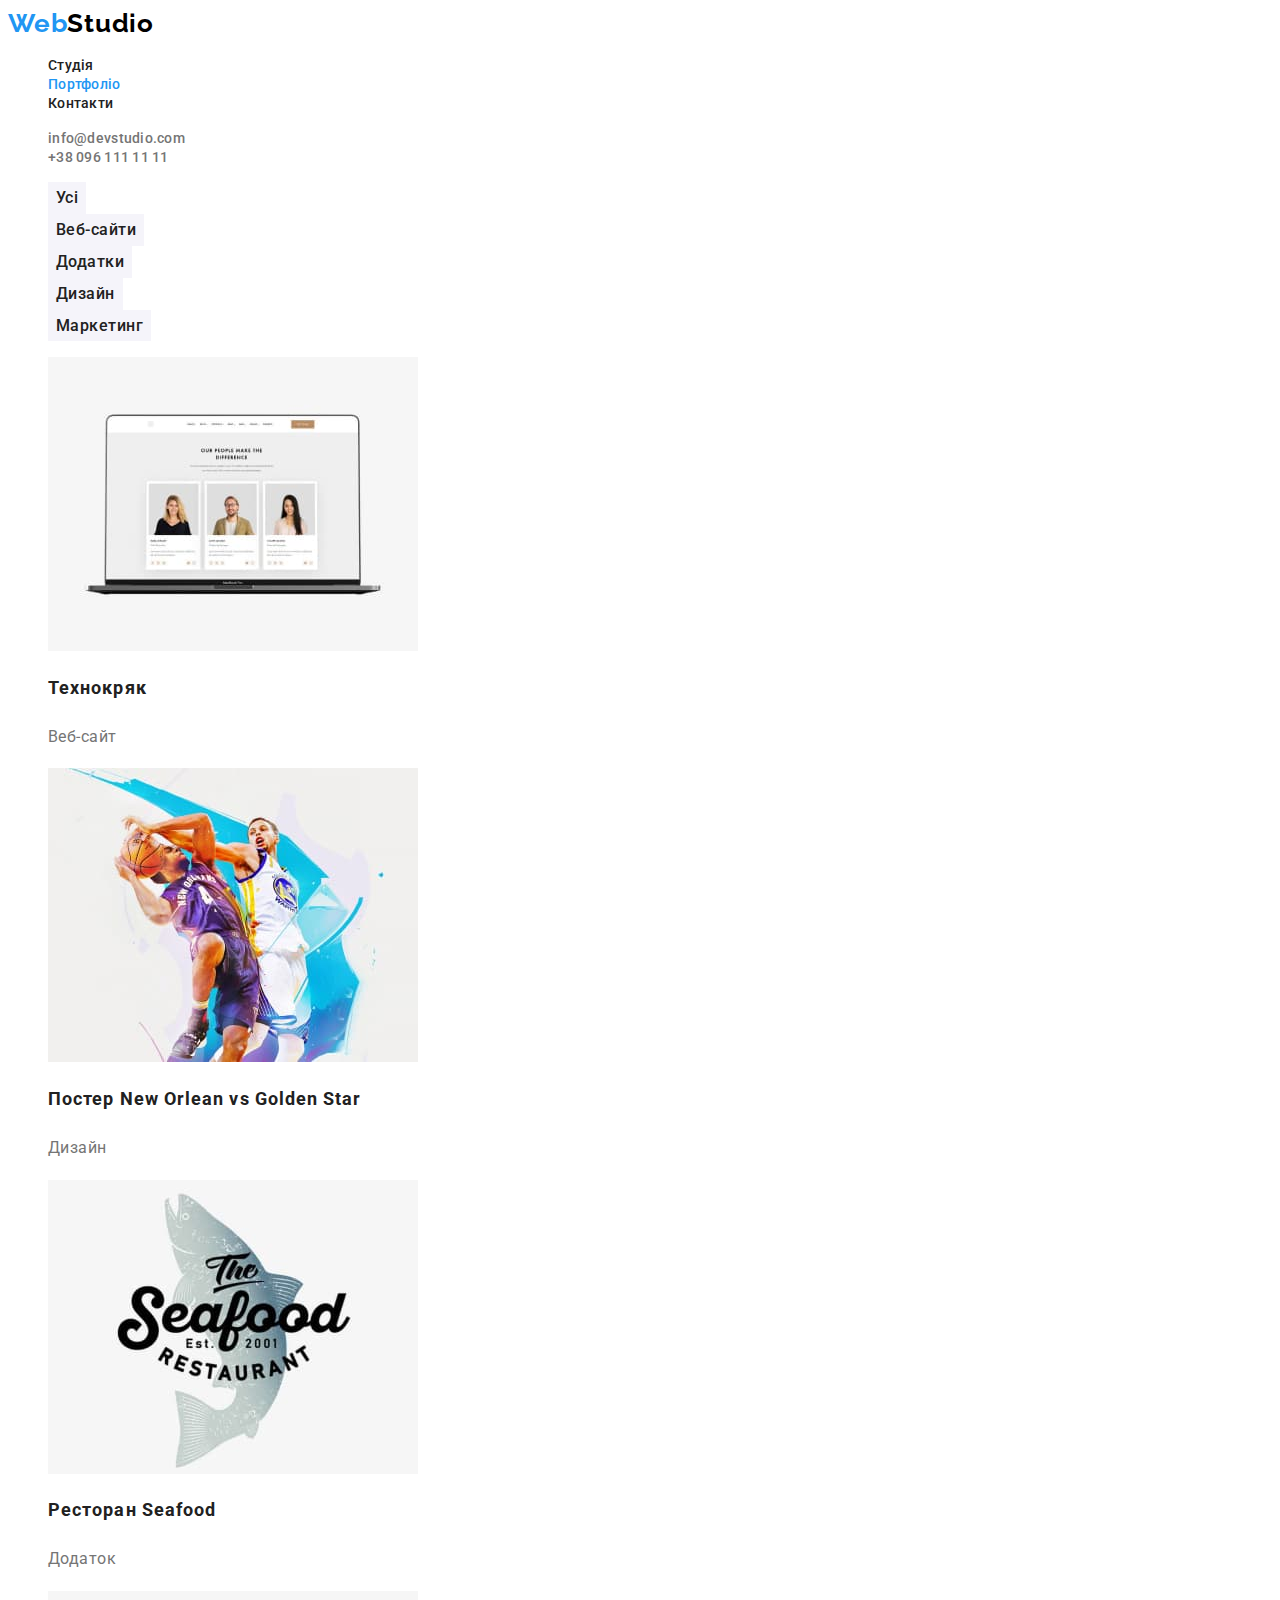
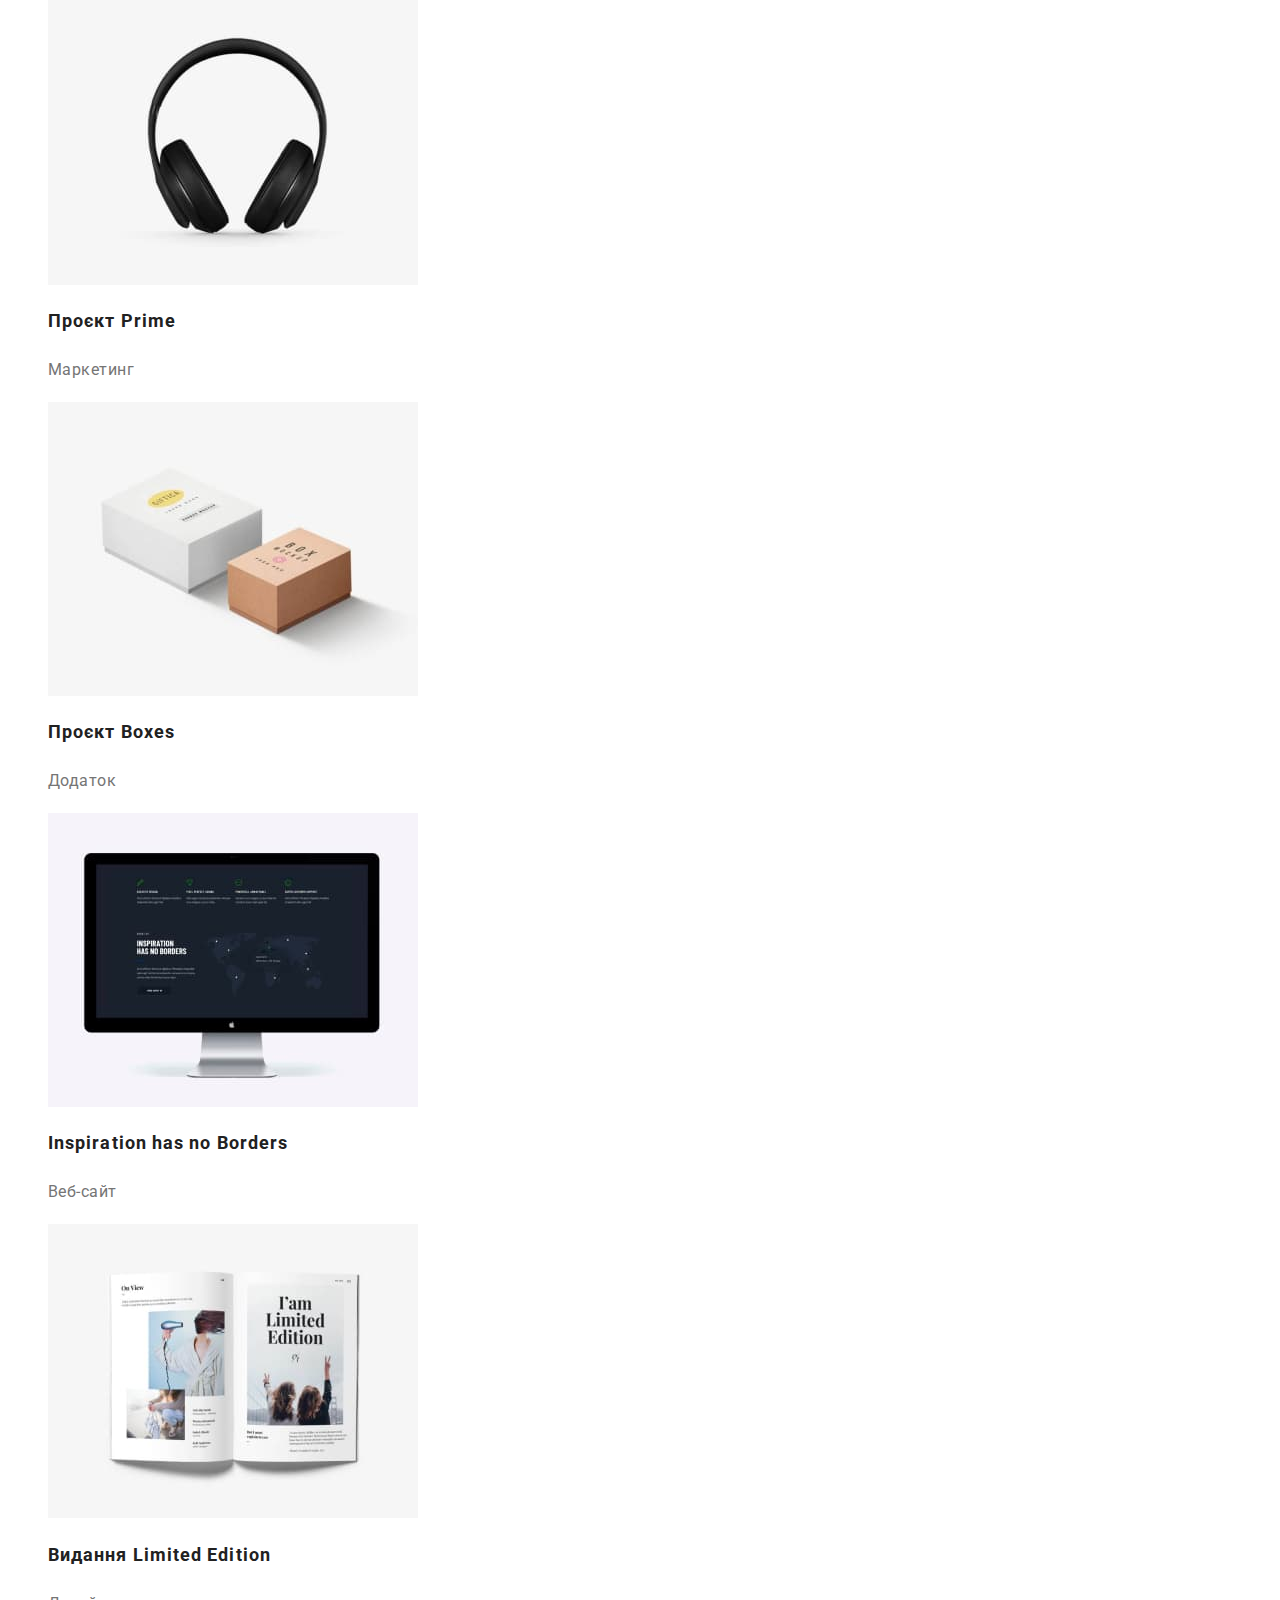
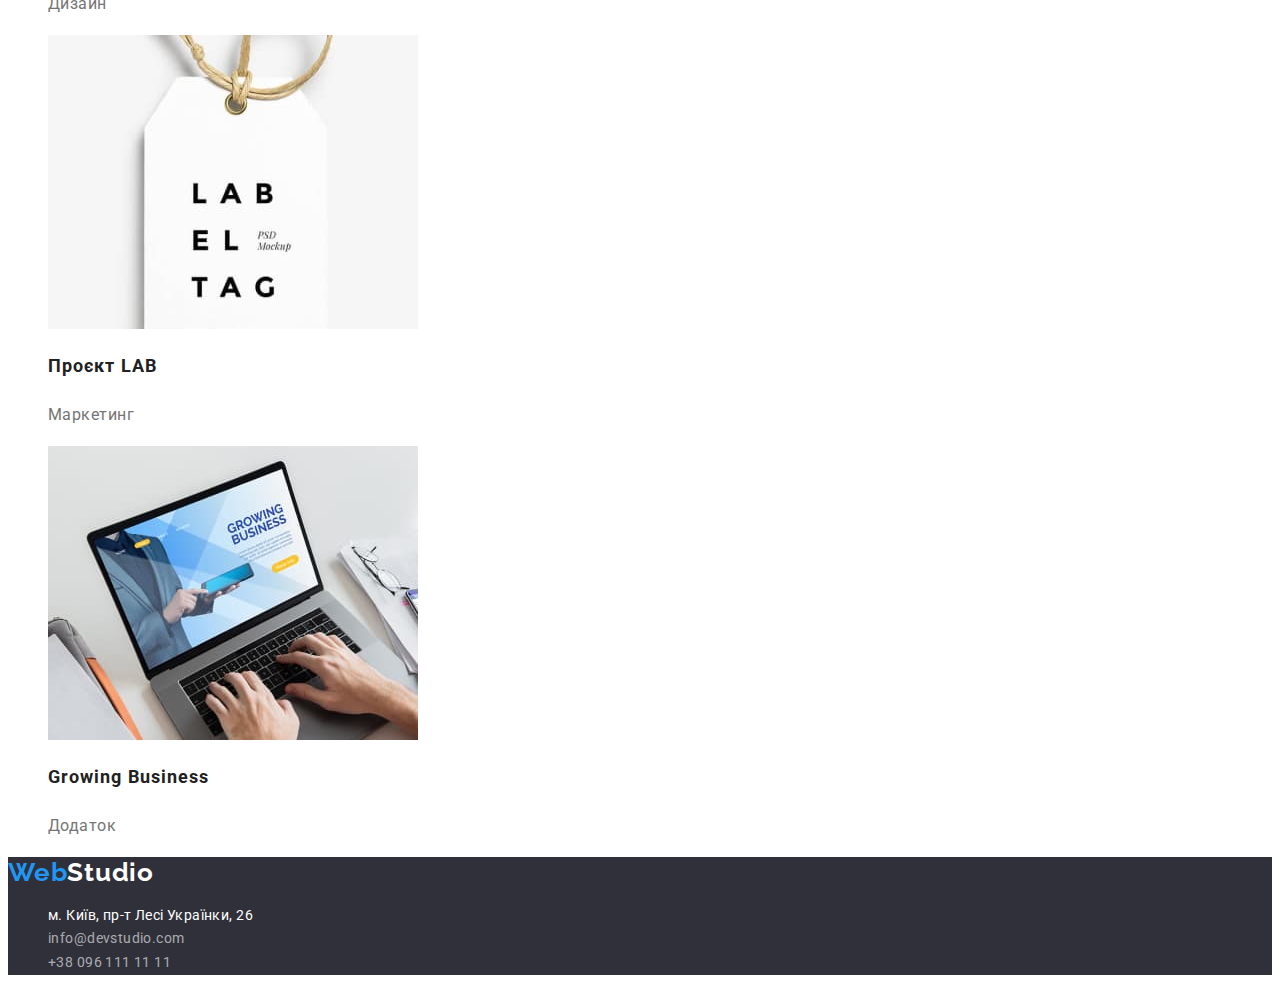
==== portfolio.html @ 6393ae44 "Initial commit" ====
<!DOCTYPE html>
<html lang="uk">

<head>
    <meta charset="UTF-8">
    <meta http-equiv="X-UA-Compatible" content="IE=edge">
    <meta name="viewport" content="width=device-width, initial-scale=1.0">
    <title>WebStudio</title>
    <link href="https://fonts.googleapis.com/css2?family=Raleway:wght@700&family=Roboto:wght@400;500;700;900&display=swap"
        rel="stylesheet">
    <link rel="stylesheet" href="./css/styles.css">
</head>

<body>
    <header>
        <nav>
            <a href="#" class="logo"><span class="logo-blue">Web</span>Studio</a>
            <ul class="site-nav">
                <li><a href="index.html" class="nav-link">Студія</a></li>
                <li><a href="portfolio.html" class="nav-link"><span class="logo-blue">Портфоліо</span></a></li>
                <li><a href="#" class="nav-link">Контакти</a></li>
            </ul>
        </nav>
        <ul>
            <li><a href="mailto:info@devstudio.com" class="mail">info@devstudio.com</a></li>
            <li><a href="tel:+380961111111" class="telephone">+38 096 111 11 11</a></li>
        </ul>
    </header>
    <main>
        <!--Hero section-->
        <section>
            <h1 class="visually-hidden">Наші роботи</h1>
            <ul>
                <li><button type="button" class="button secondary">Усі</button></li>
                <li><button type="button" class="button secondary">Веб-сайти</button></li>
                <li><button type="button" class="button secondary">Додатки</button></li>
                <li><button type="button" class="button secondary">Дизайн</button></li>
                <li><button type="button" class="button secondary">Маркетинг</button></li>
            </ul>                
            <ul class="photo-link">
                <li>
                    <a href="#" class="link">
                    <img src="images/Team.jpg" alt="Team" width=370>
                    <h2 class="title-photo">Технокряк</h2>
                    <p class="text-photo">Веб-сайт</p></a>
                </li>
                <li>
                    <a href="#" class="link">
                        <img src="images/nba.jpg" alt="nba" width=370>
                        <h2 class="title-photo">Постер New Orlean vs Golden Star</h2>
                        <p class="text-photo">Дизайн</p>
                    </a>
                </li>
                <li>
                    <a href="#" class="link">
                        <img src="images/seafood.jpg" alt="seafood" width=370>
                        <h2 class="title-photo">Ресторан Seafood</h2>
                        <p class="text-photo">Додаток</p>
                    </a>
                </li>
                <li>
                    <a href="#" class="link">
                        <img src="images/headphones.jpg" alt="headphones" width=370>
                        <h2 class="title-photo">Проєкт Prime</h2>
                        <p class="text-photo">Маркетинг</p>
                    </a>
                </li>
                <li>
                    <a href="#" class="link">
                        <img src="images/boxes.jpg" alt="boxes" width=370>
                        <h2 class="title-photo">Проєкт Boxes</h2>
                        <p class="text-photo">Додаток</p>
                    </a>
                </li>
                <li>
                    <a href="#" class="link">
                        <img src="images/monitor.jpg" alt="monitor" width=370>
                        <h2 class="title-photo">Inspiration has no Borders</h2>
                        <p class="text-photo">Веб-сайт</p>
                    </a>
                </li>
                <li>
                    <a href="#" class="link">
                        <img src="images/book.jpg" alt="book" width=370>
                        <h2 class="title-photo">Видання Limited Edition</h2>
                        <p class="text-photo">Дизайн</p>
                    </a>
                </li>
                <li>
                    <a href="#" class="link">
                        <img src="images/label.jpg" alt="label" width=370>
                        <h2 class="title-photo">Проєкт LAB</h2>
                        <p class="text-photo">Маркетинг</p>
                    </a>
                </li>
                <li>
                    <a href="#" class="link">
                        <img src="images/new-laptop.jpg" alt="new laptop" width=370>
                        <h2 class="title-photo">Growing Business</h2>
                        <p class="text-photo">Додаток</p>
                    </a>
                </li>
            </ul>
            
        </section>
    </main>
    <footer class="footer">
        <a href="#" class="logo-down"><span class="logo-blue">Web</span>Studio</a>
        <address>
            <ul>
                <li> <a href="https://goo.gl/maps/cJpdM1vkZqxWry588" target="_blank" rel="noopener norefferer nofollow"
                        class="place">м. Київ,
                        пр-т Лесі Українки, 26</a> </li>
                <li><a href="mailto:info@devstudio.com" target="_blank" rel="noopener norefferer nofollow"
                        class="contacts">info@devstudio.com</a></li>
                <li><a href="tel:+380961111111" class="contacts">+38 096 111 11 11</a></li>
            </ul>
        </address>
    </footer>
</body>

</html>
---- css/styles.css ----
:root {
--primary-text-color: #757575;
--title-text-color: #212121;
--accent-color: #2196F3;
--background-color: #FFFFFF;
--second-background-color: #F5F4FA;
--contact-color: rgba(255, 255, 255, 0.6);
--color-logo: #000000;
--background-color-hero: #2F303A;
--button-main-hover: #188CE8;
}

body {
    font-family: 'Roboto', sans-serif;
    color: var(--primary-text-color);
    background-color: var(--background-color);
    }

/* header */

.logo {
    color: var(--color-logo);
    font-family: 'Raleway', sans-serif;
    font-weight: 700;
    font-size: 26px;
    line-height: 1.19;
    letter-spacing: 0.03em;
    text-decoration: none;
}

.logo-down {
    color: var(--background-color);
    font-family: 'Raleway', sans-serif;
    font-weight: 700;
    font-size: 26px;
    line-height: 1.19;
    letter-spacing: 0.03em;
    text-decoration: none;
}
.logo-blue {
    color: var(--accent-color);
}

ul {list-style: none;
}

.nav-link {
    color: var(--title-text-color);
    font-weight: 500;
    font-size: 14px;
    line-height: 1.14;
    letter-spacing: 0.02em;
    text-decoration: none;
}

.nav-link:hover,
.nav-link:focus,
.telephone:hover,
.telephone:focus,
.mail:hover,
.mail:focus {
    color: var(--accent-color);
}

.telephone,
.mail {
    color: var(--primary-text-color);
    font-weight: 500;
    font-size: 14px;
    line-height: 1.14;
    letter-spacing: 0.02em;
    text-decoration: none;
}

/* main */

.hero, .footer {background-color: var(--background-color-hero);
}

.title {
    color: var(--background-color);
    font-weight: 900;
    font-size: 44px;
    line-height: 1.36;    
    text-align: center;
    letter-spacing: 0.06em;
    text-transform: uppercase;
}

.title-link {
    color: var(--title-text-color);
    font-weight: 700;
    font-size: 14px;
    line-height: 1.14;
    letter-spacing: 0.03em;
    text-transform: uppercase;
}

.text-site {
    font-size: 14px;
    line-height: 1.71;
    letter-spacing: 0.03em;
}

.title-name {
    color: var(--title-text-color);
    font-weight: 700;
    font-size: 36px;
    line-height: 1.17;
    letter-spacing: 0.03em;
    }

/* our team */

.team {
    background-color: var(--second-background-color);
}

.back {
    background-color: var(--background-color)
}

.team-background {
    background-color: var(--background-color);
}

.name {
    color: var(--title-text-color);
    font-weight: 500;
    font-size: 16px;
    line-height: 1.18;
    letter-spacing: 0.03em;
    }

    /* button */

.button {
    color: var(--title-text-color);
    background-color: var(--second-background-color);
    border-color: transparent;
}

.button.main {
    color: var(--background-color);
    background-color: var(--accent-color);
    font-family: 'Roboto', sans-serif;
    font-weight: 700;
    font-size: 16px;
    line-height: 1.88;
    letter-spacing: 0.06em;
    }

.button.secondary {
    color: var(--title-text-color);
    font-family: 'Roboto', sans-serif;
    font-weight: 500;
    font-size: 16px;
    line-height: 1.62;
    letter-spacing: 0.03em;
    }

.button.main:hover, .button.main:focus {
    cursor: pointer;
    background-color: var(--button-main-hover);
}

.button.secondary:hover, .button.secondary:focus {
    cursor: pointer;
    color: var(--background-color);
    background-color: var(--accent-color);
}

/* footer */

.place {
    color: var(--background-color);
    font-style: normal;
    font-size: 14px;
    line-height: 1.71;
    letter-spacing: 0.03em;
    text-decoration: none;
 }

.contacts {
    color: var(--contact-color);
    font-style: normal;
    text-decoration: none;
    font-size: 14px;
    line-height: 1.71;
    letter-spacing: 0.03em;
 }

.contacts:hover,
.contacts:focus,
.place:hover,
.place:focus {
    cursor: pointer;
    color: var(--accent-color);
}

/* portfolio */

.visually-hidden {
    position: absolute;
    width: 1px;
    height: 1px;
    margin: -1px;
    padding: 0;
    overflow: hidden;
    border: 0;
    clip: rect(0 0 0 0);
}

.link {
    text-decoration: none;
}

.title-photo {
    color: var(--title-text-color);
    font-weight: 700;
    font-size: 18px;
    line-height: 2;
    letter-spacing: 0.06em;
 }

 .text-photo {
    color: var(--primary-text-color);
    font-size: 16px;
    line-height: 1.88;
    letter-spacing: 0.03em;
 }
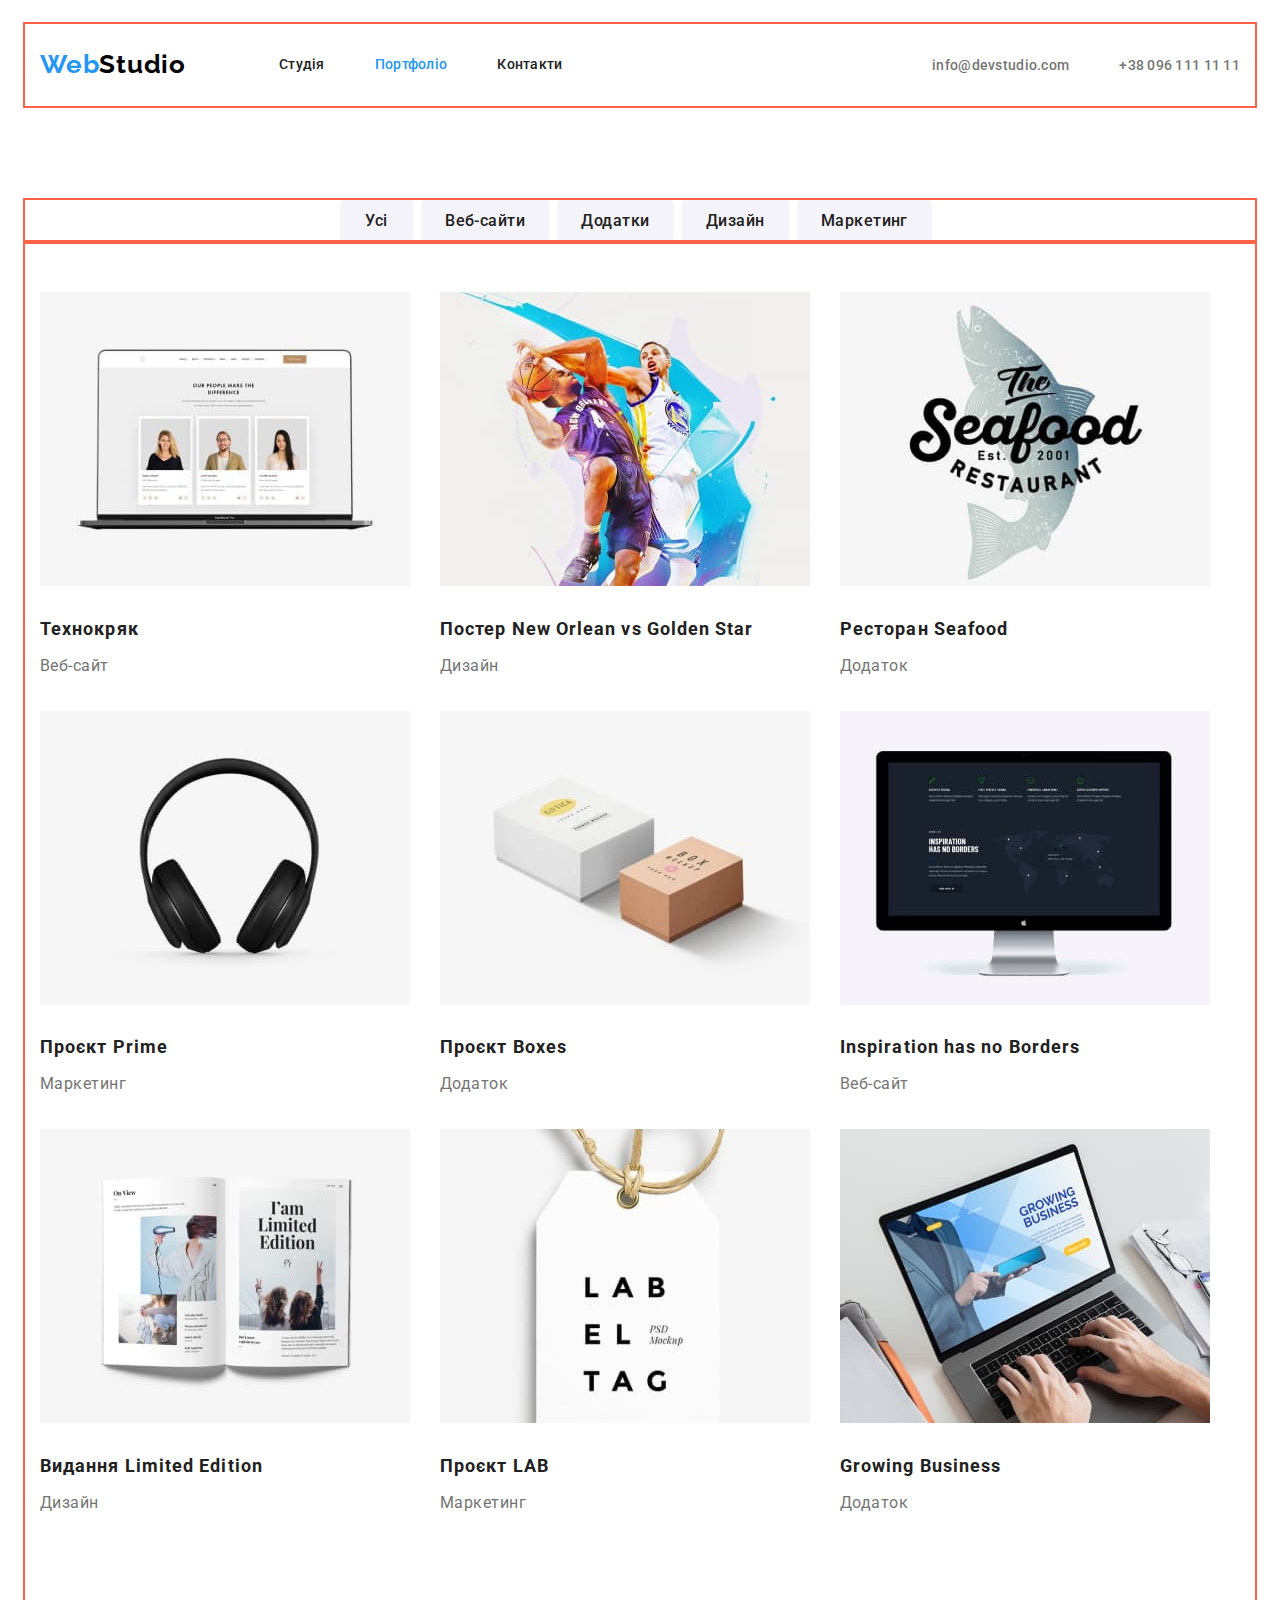
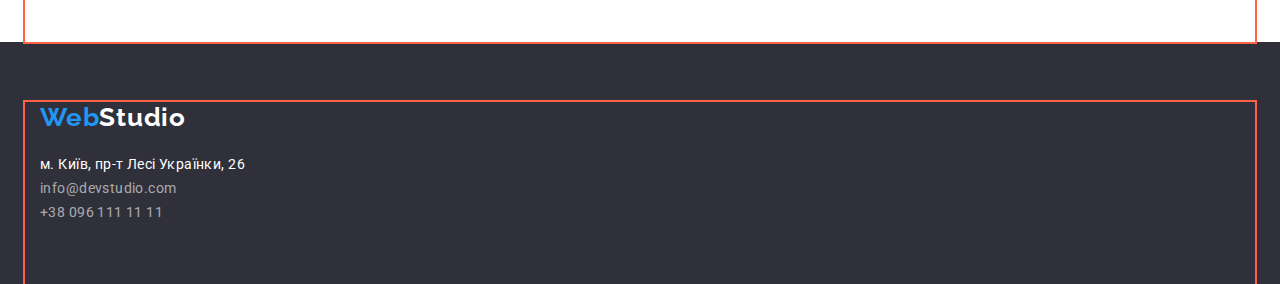
==== commit ec74d81c: "first commit" ====
--- a/portfolio.html
+++ b/portfolio.html
@@ -6,116 +6,148 @@
     <meta http-equiv="X-UA-Compatible" content="IE=edge">
     <meta name="viewport" content="width=device-width, initial-scale=1.0">
     <title>WebStudio</title>
-    <link href="https://fonts.googleapis.com/css2?family=Raleway:wght@700&family=Roboto:wght@400;500;700;900&display=swap"
+    <link rel="stylesheet"
+        href="https://cdnjs.cloudflare.com/ajax/libs/modern-normalize/1.1.0/modern-normalize.min.css">
+    <link
+        href="https://fonts.googleapis.com/css2?family=Raleway:wght@700&family=Roboto:wght@400;500;700;900&display=swap"
         rel="stylesheet">
     <link rel="stylesheet" href="./css/styles.css">
 </head>
 
 <body>
-    <header>
-        <nav>
-            <a href="#" class="logo"><span class="logo-blue">Web</span>Studio</a>
-            <ul class="site-nav">
-                <li><a href="index.html" class="nav-link">Студія</a></li>
-                <li><a href="portfolio.html" class="nav-link"><span class="logo-blue">Портфоліо</span></a></li>
-                <li><a href="#" class="nav-link">Контакти</a></li>
+    <header class="page-header">
+        <div class="container main-nav">
+            <nav class="main-nav">
+                <a href="#" class="logo"><span class="logo-blue">Web</span>Studio</a>
+                <ul class="navigate">
+                    <li class="item"><a href="index.html" class="nav-link">Студія</a></li>
+                    <li class="item"><a href="portfolio.html" class="nav-link"><span
+                                class="logo-blue">Портфоліо</span></a></li>
+                    <li class="item"><a href="#" class="nav-link">Контакти</a></li>
+                </ul>
+            </nav>
+            <ul class="cont-top">
+                <li class="item"><a href="mailto:info@devstudio.com" class="mail">info@devstudio.com</a></li>
+                <li class="item"><a href="tel:+380961111111" class="telephone">+38 096 111 11 11</a></li>
             </ul>
-        </nav>
-        <ul>
-            <li><a href="mailto:info@devstudio.com" class="mail">info@devstudio.com</a></li>
-            <li><a href="tel:+380961111111" class="telephone">+38 096 111 11 11</a></li>
-        </ul>
+        </div>
     </header>
     <main>
         <!--Hero section-->
-        <section>
-            <h1 class="visually-hidden">Наші роботи</h1>
-            <ul>
-                <li><button type="button" class="button secondary">Усі</button></li>
-                <li><button type="button" class="button secondary">Веб-сайти</button></li>
-                <li><button type="button" class="button secondary">Додатки</button></li>
-                <li><button type="button" class="button secondary">Дизайн</button></li>
-                <li><button type="button" class="button secondary">Маркетинг</button></li>
-            </ul>                
-            <ul class="photo-link">
-                <li>
-                    <a href="#" class="link">
-                    <img src="images/Team.jpg" alt="Team" width=370>
-                    <h2 class="title-photo">Технокряк</h2>
-                    <p class="text-photo">Веб-сайт</p></a>
-                </li>
-                <li>
-                    <a href="#" class="link">
-                        <img src="images/nba.jpg" alt="nba" width=370>
-                        <h2 class="title-photo">Постер New Orlean vs Golden Star</h2>
-                        <p class="text-photo">Дизайн</p>
-                    </a>
-                </li>
-                <li>
-                    <a href="#" class="link">
-                        <img src="images/seafood.jpg" alt="seafood" width=370>
-                        <h2 class="title-photo">Ресторан Seafood</h2>
-                        <p class="text-photo">Додаток</p>
-                    </a>
-                </li>
-                <li>
-                    <a href="#" class="link">
-                        <img src="images/headphones.jpg" alt="headphones" width=370>
-                        <h2 class="title-photo">Проєкт Prime</h2>
-                        <p class="text-photo">Маркетинг</p>
-                    </a>
-                </li>
-                <li>
-                    <a href="#" class="link">
-                        <img src="images/boxes.jpg" alt="boxes" width=370>
-                        <h2 class="title-photo">Проєкт Boxes</h2>
-                        <p class="text-photo">Додаток</p>
-                    </a>
-                </li>
-                <li>
-                    <a href="#" class="link">
-                        <img src="images/monitor.jpg" alt="monitor" width=370>
-                        <h2 class="title-photo">Inspiration has no Borders</h2>
-                        <p class="text-photo">Веб-сайт</p>
-                    </a>
-                </li>
-                <li>
-                    <a href="#" class="link">
-                        <img src="images/book.jpg" alt="book" width=370>
-                        <h2 class="title-photo">Видання Limited Edition</h2>
-                        <p class="text-photo">Дизайн</p>
-                    </a>
-                </li>
-                <li>
-                    <a href="#" class="link">
-                        <img src="images/label.jpg" alt="label" width=370>
-                        <h2 class="title-photo">Проєкт LAB</h2>
-                        <p class="text-photo">Маркетинг</p>
-                    </a>
-                </li>
-                <li>
-                    <a href="#" class="link">
-                        <img src="images/new-laptop.jpg" alt="new laptop" width=370>
-                        <h2 class="title-photo">Growing Business</h2>
-                        <p class="text-photo">Додаток</p>
-                    </a>
-                </li>
-            </ul>
-            
+        <section class="section">
+            <div class="container">
+                <h1 class="visually-hidden">Наші роботи</h1>
+                <ul class="sec-btn">
+                    <li class="btn"><button type="button" class="button secondary">Усі</button></li>
+                    <li class="btn"><button type="button" class="button secondary">Веб-сайти</button></li>
+                    <li class="btn"><button type="button" class="button secondary">Додатки</button></li>
+                    <li class="btn"><button type="button" class="button secondary">Дизайн</button></li>
+                    <li class="btn"><button type="button" class="button secondary">Маркетинг</button></li>
+                </ul>
+            </div>
+            <div class="container">
+                <div class="flex-container">
+                    <ul class="photo-link flex-container">
+                        <div class="flex-element">
+                            <li>
+                                <a href="#" class="link">
+                                    <img src="images/Team.jpg" alt="Team" width=370>
+                                    <h2 class="title-photo">Технокряк</h2>
+                                    <p class="text-photo">Веб-сайт</p>
+                                </a>
+                            </li>
+                        </div>
+                        <div class="flex-element">
+                            <li>
+                                <a href="#" class="link">
+                                    <img src="images/nba.jpg" alt="nba" width=370>
+                                    <h2 class="title-photo">Постер New Orlean vs Golden Star</h2>
+                                    <p class="text-photo">Дизайн</p>
+                                </a>
+                            </li>
+                        </div>
+                        <div class="flex-element">
+                            <li>
+                                <a href="#" class="link">
+                                    <img src="images/seafood.jpg" alt="seafood" width=370>
+                                    <h2 class="title-photo">Ресторан Seafood</h2>
+                                    <p class="text-photo">Додаток</p>
+                                </a>
+                            </li>
+                        </div>
+                        <div class="flex-element">
+                            <li>
+                                <a href="#" class="link">
+                                    <img src="images/headphones.jpg" alt="headphones" width=370>
+                                    <h2 class="title-photo">Проєкт Prime</h2>
+                                    <p class="text-photo">Маркетинг</p>
+                                </a>
+                            </li>
+                        </div>
+                        <div class="flex-element">
+                            <li>
+                                <a href="#" class="link">
+                                    <img src="images/boxes.jpg" alt="boxes" width=370>
+                                    <h2 class="title-photo">Проєкт Boxes</h2>
+                                    <p class="text-photo">Додаток</p>
+                                </a>
+                            </li>
+                        </div>
+                        <div class="flex-element">
+                            <li>
+                                <a href="#" class="link">
+                                    <img src="images/monitor.jpg" alt="monitor" width=370>
+                                    <h2 class="title-photo">Inspiration has no Borders</h2>
+                                    <p class="text-photo">Веб-сайт</p>
+                                </a>
+                            </li>
+                        </div>
+                        <div class="flex-element">
+                            <li>
+                                <a href="#" class="link">
+                                    <img src="images/book.jpg" alt="book" width=370>
+                                    <h2 class="title-photo">Видання Limited Edition</h2>
+                                    <p class="text-photo">Дизайн</p>
+                                </a>
+                            </li>
+                        </div>
+                        <div class="flex-element">
+                            <li>
+                                <a href="#" class="link">
+                                    <img src="images/label.jpg" alt="label" width=370>
+                                    <h2 class="title-photo">Проєкт LAB</h2>
+                                    <p class="text-photo">Маркетинг</p>
+                                </a>
+                            </li>
+                        </div>
+                        <div class="flex-element">
+                            <li>
+                                <a href="#" class="link">
+                                    <img src="images/new-laptop.jpg" alt="new laptop" width=370>
+                                    <h2 class="title-photo">Growing Business</h2>
+                                    <p class="text-photo">Додаток</p>
+                                </a>
+                            </li>
+                        </div>
+                    </ul>
+                </div>
+            </div>
         </section>
     </main>
     <footer class="footer">
-        <a href="#" class="logo-down"><span class="logo-blue">Web</span>Studio</a>
-        <address>
-            <ul>
-                <li> <a href="https://goo.gl/maps/cJpdM1vkZqxWry588" target="_blank" rel="noopener norefferer nofollow"
-                        class="place">м. Київ,
-                        пр-т Лесі Українки, 26</a> </li>
-                <li><a href="mailto:info@devstudio.com" target="_blank" rel="noopener norefferer nofollow"
-                        class="contacts">info@devstudio.com</a></li>
-                <li><a href="tel:+380961111111" class="contacts">+38 096 111 11 11</a></li>
-            </ul>
-        </address>
+        <div class="container">
+            <a href="#" class="logo-down"><span class="logo-blue">Web</span>Studio</a>
+            <address class="address">
+                <ul>
+                    <li> <a href="https://goo.gl/maps/cJpdM1vkZqxWry588" target="_blank"
+                            rel="noopener norefferer nofollow" class="place">м. Київ,
+                            пр-т Лесі Українки, 26</a> </li>
+                    <li><a href="mailto:info@devstudio.com" target="_blank" rel="noopener norefferer nofollow"
+                            class="contacts">info@devstudio.com</a></li>
+                    <li><a href="tel:+380961111111" class="contacts">+38 096 111 11 11</a></li>
+                </ul>
+            </address>
+        </div>
     </footer>
 </body>
 
--- a/css/styles.css
+++ b/css/styles.css
@@ -1,23 +1,52 @@
 
 :root {
---primary-text-color: #757575;
---title-text-color: #212121;
---accent-color: #2196F3;
---background-color: #FFFFFF;
---second-background-color: #F5F4FA;
---contact-color: rgba(255, 255, 255, 0.6);
---color-logo: #000000;
---background-color-hero: #2F303A;
---button-main-hover: #188CE8;
+    --primary-text-color: #757575;
+    --title-text-color: #212121;
+    --accent-color: #2196F3;
+    --background-color: #FFFFFF;
+    --second-background-color: #F5F4FA;
+    --contact-color: rgba(255, 255, 255, 0.6);
+    --color-logo: #000000;
+    --background-color-hero: #2F303A;
+    --button-main-hover: #188CE8;
 }
 
 body {
     font-family: 'Roboto', sans-serif;
     color: var(--primary-text-color);
     background-color: var(--background-color);
-    }
+}
 
 /* header */
+
+h1,
+h2,
+h3,
+h4,
+h5,
+h6,
+p {
+    margin-top: 0;
+    margin-bottom: 0;
+}
+
+.page-header {
+    padding-top: 24px;
+    display: flex;
+}
+
+.main-nav {
+    display: flex;
+    align-items: center;
+}
+
+.container {
+    width: 1230px;
+    padding-left: 15px;
+    padding-right: 15px;
+    margin: 0 auto;
+    outline: 2px solid tomato;
+}
 
 .logo {
     color: var(--color-logo);
@@ -27,6 +56,10 @@
     line-height: 1.19;
     letter-spacing: 0.03em;
     text-decoration: none;
+    padding-bottom: 25px;
+    padding-top: 24px;
+    display: flex;
+
 }
 
 .logo-down {
@@ -37,15 +70,44 @@
     line-height: 1.19;
     letter-spacing: 0.03em;
     text-decoration: none;
-}
+
+}
+
 .logo-blue {
     color: var(--accent-color);
-}
-
-ul {list-style: none;
-}
+
+}
+
+.navigate,
+.cont-top {
+    padding-top: 32px;
+    padding-bottom: 32px;
+    display: flex;
+
+}
+
+.navigate {
+    margin-left: 93px;
+}
+
+.cont-top {
+    margin-left: auto;
+}
+
+ul {
+    list-style: none;
+    padding: 0;
+    margin: 0;
+}
+
+.item:not(:last-child) {
+    margin-right: 50px;
+
+}
+
 
 .nav-link {
+    display: block;
     color: var(--title-text-color);
     font-weight: 500;
     font-size: 14px;
@@ -75,17 +137,35 @@
 
 /* main */
 
-.hero, .footer {background-color: var(--background-color-hero);
+.hero,
+.footer {
+    background-color: var(--background-color-hero);
+}
+
+.hero {
+    text-align: center;
+
+    outline: 2px solid tomato;
 }
 
 .title {
     color: var(--background-color);
     font-weight: 900;
     font-size: 44px;
-    line-height: 1.36;    
-    text-align: center;
+    line-height: 1.36;
     letter-spacing: 0.06em;
     text-transform: uppercase;
+    margin-bottom: 30px;
+    padding-top: 200px;
+
+
+
+
+}
+
+.section {
+    padding-top: 94px;
+
 }
 
 .title-link {
@@ -95,12 +175,14 @@
     line-height: 1.14;
     letter-spacing: 0.03em;
     text-transform: uppercase;
+    margin-bottom: 10px;
 }
 
 .text-site {
     font-size: 14px;
     line-height: 1.71;
     letter-spacing: 0.03em;
+    margin-top: 10px;
 }
 
 .title-name {
@@ -109,12 +191,21 @@
     font-size: 36px;
     line-height: 1.17;
     letter-spacing: 0.03em;
-    }
+    padding-bottom: 50px;
+    text-align: center;
+}
+
+/* our prioritets */
+
+
+
 
 /* our team */
 
 .team {
     background-color: var(--second-background-color);
+    padding-top: 94px;
+    padding-bottom: 94px;
 }
 
 .back {
@@ -123,6 +214,7 @@
 
 .team-background {
     background-color: var(--background-color);
+    margin-top: 30px;
 }
 
 .name {
@@ -131,17 +223,24 @@
     font-size: 16px;
     line-height: 1.18;
     letter-spacing: 0.03em;
-    }
-
-    /* button */
+}
+
+/* button */
 
 .button {
+    text-align: center;
+    display: inline-block;
+    border-radius: 4px;
     color: var(--title-text-color);
     background-color: var(--second-background-color);
     border-color: transparent;
 }
 
 .button.main {
+    padding: 10px 32px;
+    min-width: 216px;
+    height: 50px;
+    box-shadow: 0px 4px 4px rgba(0, 0, 0, 0.15);
     color: var(--background-color);
     background-color: var(--accent-color);
     font-family: 'Roboto', sans-serif;
@@ -149,7 +248,8 @@
     font-size: 16px;
     line-height: 1.88;
     letter-spacing: 0.06em;
-    }
+    margin-bottom: 200px;
+}
 
 .button.secondary {
     color: var(--title-text-color);
@@ -158,14 +258,18 @@
     font-size: 16px;
     line-height: 1.62;
     letter-spacing: 0.03em;
-    }
-
-.button.main:hover, .button.main:focus {
+    padding: 6px 22px;
+    min-width: 73px;
+}
+
+.button.main:hover,
+.button.main:focus {
     cursor: pointer;
     background-color: var(--button-main-hover);
 }
 
-.button.secondary:hover, .button.secondary:focus {
+.button.secondary:hover,
+.button.secondary:focus {
     cursor: pointer;
     color: var(--background-color);
     background-color: var(--accent-color);
@@ -173,6 +277,10 @@
 
 /* footer */
 
+.footer {
+    padding-top: 60px;
+}
+
 .place {
     color: var(--background-color);
     font-style: normal;
@@ -180,7 +288,7 @@
     line-height: 1.71;
     letter-spacing: 0.03em;
     text-decoration: none;
- }
+}
 
 .contacts {
     color: var(--contact-color);
@@ -189,7 +297,12 @@
     font-size: 14px;
     line-height: 1.71;
     letter-spacing: 0.03em;
- }
+}
+
+.address {
+    margin-top: 20px;
+    padding-bottom: 60px;
+}
 
 .contacts:hover,
 .contacts:focus,
@@ -222,11 +335,72 @@
     font-size: 18px;
     line-height: 2;
     letter-spacing: 0.06em;
- }
-
- .text-photo {
+    margin-top: 20px;
+}
+
+.text-photo {
     color: var(--primary-text-color);
     font-size: 16px;
     line-height: 1.88;
     letter-spacing: 0.03em;
- }+    margin-top: 4px;
+}
+
+.photo-link {
+    padding-top: 50px;
+    padding-bottom: 94px;
+}
+
+.flex-container {
+    display: flex;
+    flex-wrap: wrap;
+
+}
+
+.flex-element {
+    width: 370px;
+    margin-right: 30px;
+    margin-bottom: 30px;
+}
+
+.flex-element:nth-child(3n) {
+    margin-right: 0;
+}
+
+.sec-btn {
+    display: flex;
+    align-items: center;
+    justify-content: center;
+
+}
+
+.sec-btn,
+.btn:not(:last-child) {
+    margin-right: 8px;
+
+}
+
+.flex-cont {
+    display: flex;
+
+}
+
+.size {
+    width: 270px;
+    margin-right: 30px;
+}
+
+.size:nth-child(4n) {
+    margin-right: 0;
+
+    .picture {
+        display: flex;
+        margin-right: 30px;
+        flex-direction: row;
+    }
+
+    .picture-element:nth-child(3n) {
+        margin-right: 0;
+    }
+
+    .picture-element {}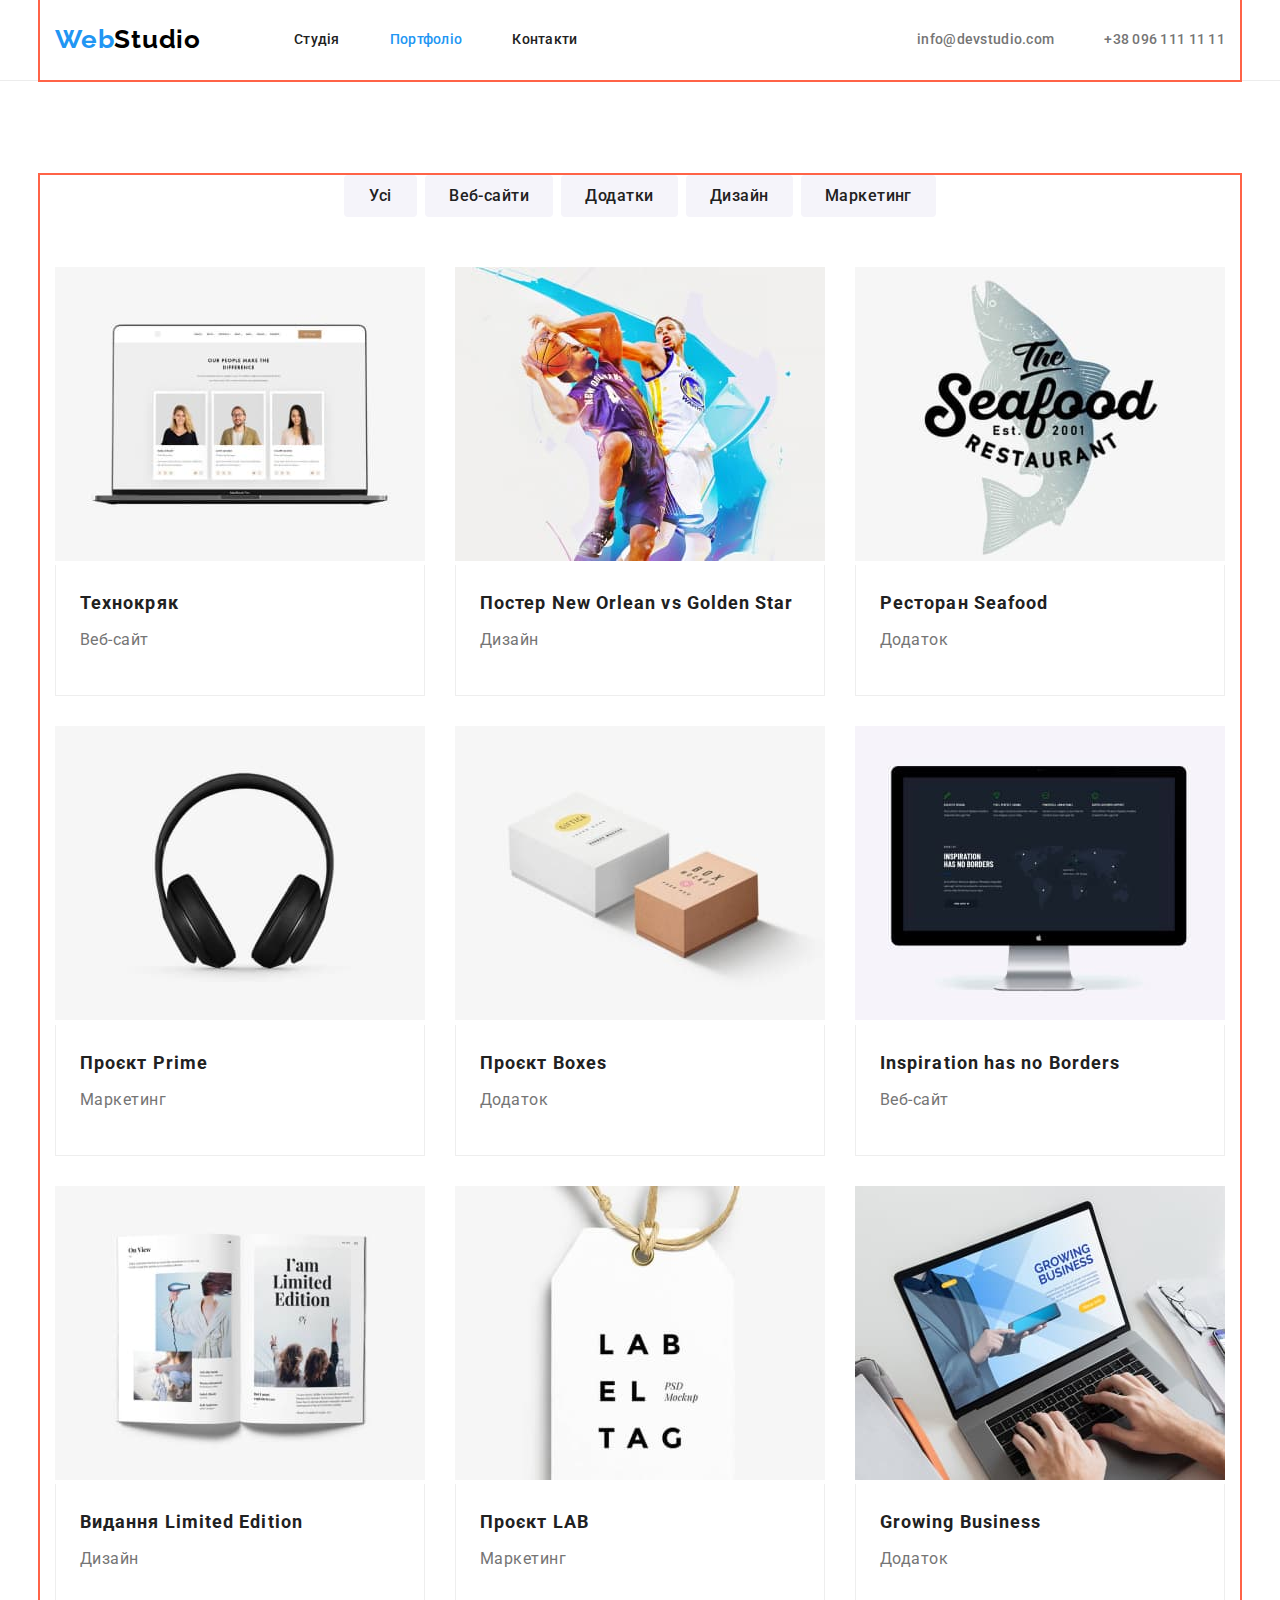
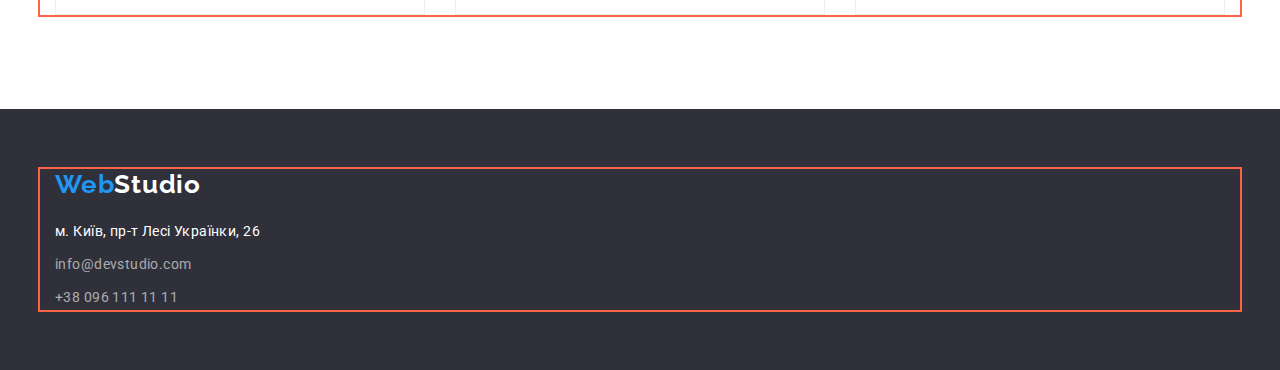
==== commit 82f774be: "end of hw 03.04" ====
--- a/portfolio.html
+++ b/portfolio.html
@@ -43,94 +43,90 @@
                     <li class="btn"><button type="button" class="button secondary">Додатки</button></li>
                     <li class="btn"><button type="button" class="button secondary">Дизайн</button></li>
                     <li class="btn"><button type="button" class="button secondary">Маркетинг</button></li>
-                </ul>
-            </div>
-            <div class="container">
-                <div class="flex-container">
-                    <ul class="photo-link flex-container">
-                        <div class="flex-element">
-                            <li>
+                </ul>                           
+                    <ul class="photo-link flex-container">                        
+                            <li class="flex-element">
                                 <a href="#" class="link">
                                     <img src="images/Team.jpg" alt="Team" width=370>
-                                    <h2 class="title-photo">Технокряк</h2>
-                                    <p class="text-photo">Веб-сайт</p>
+                                    <div class="border">
+                                        <h2 class="title-photo">Технокряк</h2>
+                                        <p class="text-photo">Веб-сайт</p>
+                                    </div>                                
                                 </a>
-                            </li>
-                        </div>
-                        <div class="flex-element">
-                            <li>
+                            </li>        
+                            <li class="flex-element">
                                 <a href="#" class="link">
                                     <img src="images/nba.jpg" alt="nba" width=370>
-                                    <h2 class="title-photo">Постер New Orlean vs Golden Star</h2>
-                                    <p class="text-photo">Дизайн</p>
+                                    <div class="border">
+                                        <h2 class="title-photo">Постер New Orlean vs Golden Star</h2>
+                                        <p class="text-photo">Дизайн</p>
+                                    </div>
                                 </a>
-                            </li>
-                        </div>
-                        <div class="flex-element">
-                            <li>
+                            </li>                        
+                            <li class="flex-element">
                                 <a href="#" class="link">
                                     <img src="images/seafood.jpg" alt="seafood" width=370>
-                                    <h2 class="title-photo">Ресторан Seafood</h2>
-                                    <p class="text-photo">Додаток</p>
+                                    <div class="border">
+                                        <h2 class="title-photo">Ресторан Seafood</h2>
+                                        <p class="text-photo">Додаток</p>
+                                    </div>
                                 </a>
-                            </li>
-                        </div>
-                        <div class="flex-element">
-                            <li>
+                            </li>                        
+                            <li class="flex-element">
                                 <a href="#" class="link">
                                     <img src="images/headphones.jpg" alt="headphones" width=370>
-                                    <h2 class="title-photo">Проєкт Prime</h2>
-                                    <p class="text-photo">Маркетинг</p>
+                                    <div class="border">
+                                        <h2 class="title-photo">Проєкт Prime</h2>
+                                        <p class="text-photo">Маркетинг</p>
+                                    </div>
                                 </a>
-                            </li>
-                        </div>
-                        <div class="flex-element">
-                            <li>
+                            </li>                        
+                            <li class="flex-element">
                                 <a href="#" class="link">
                                     <img src="images/boxes.jpg" alt="boxes" width=370>
-                                    <h2 class="title-photo">Проєкт Boxes</h2>
-                                    <p class="text-photo">Додаток</p>
+                                    <div class="border">
+                                        <h2 class="title-photo">Проєкт Boxes</h2>
+                                        <p class="text-photo">Додаток</p>
+                                    </div>
                                 </a>
-                            </li>
-                        </div>
-                        <div class="flex-element">
-                            <li>
+                            </li>                        
+                            <li class="flex-element">
                                 <a href="#" class="link">
                                     <img src="images/monitor.jpg" alt="monitor" width=370>
-                                    <h2 class="title-photo">Inspiration has no Borders</h2>
-                                    <p class="text-photo">Веб-сайт</p>
+                                    <div class="border">
+                                        <h2 class="title-photo">Inspiration has no Borders</h2>
+                                        <p class="text-photo">Веб-сайт</p>
+                                    </div>
                                 </a>
-                            </li>
-                        </div>
-                        <div class="flex-element">
-                            <li>
+                            </li>                        
+                            <li class="flex-element">
                                 <a href="#" class="link">
                                     <img src="images/book.jpg" alt="book" width=370>
-                                    <h2 class="title-photo">Видання Limited Edition</h2>
-                                    <p class="text-photo">Дизайн</p>
+                                    <div class="border">
+                                        <h2 class="title-photo">Видання Limited Edition</h2>
+                                        <p class="text-photo">Дизайн</p>
+                                    </div>
                                 </a>
-                            </li>
-                        </div>
-                        <div class="flex-element">
-                            <li>
+                            </li>                        
+                            <li class="flex-element">
                                 <a href="#" class="link">
                                     <img src="images/label.jpg" alt="label" width=370>
-                                    <h2 class="title-photo">Проєкт LAB</h2>
-                                    <p class="text-photo">Маркетинг</p>
+                                    <div class="border">
+                                        <h2 class="title-photo">Проєкт LAB</h2>
+                                        <p class="text-photo">Маркетинг</p>
+                                    </div>
                                 </a>
-                            </li>
-                        </div>
-                        <div class="flex-element">
-                            <li>
+                            </li>                        
+                            <li class="flex-element">
                                 <a href="#" class="link">
                                     <img src="images/new-laptop.jpg" alt="new laptop" width=370>
-                                    <h2 class="title-photo">Growing Business</h2>
-                                    <p class="text-photo">Додаток</p>
+                                    <div class="border">
+                                        <h2 class="title-photo">Growing Business</h2>
+                                        <p class="text-photo">Додаток</p>
+                                    </div>
                                 </a>
-                            </li>
-                        </div>
-                    </ul>
-                </div>
+                            </li>                        
+                    </ul>                
             </div>
         </section>
     </main>
@@ -139,12 +135,12 @@
             <a href="#" class="logo-down"><span class="logo-blue">Web</span>Studio</a>
             <address class="address">
                 <ul>
-                    <li> <a href="https://goo.gl/maps/cJpdM1vkZqxWry588" target="_blank"
+                    <li class="address-down"> <a href="https://goo.gl/maps/cJpdM1vkZqxWry588" target="_blank"
                             rel="noopener norefferer nofollow" class="place">м. Київ,
                             пр-т Лесі Українки, 26</a> </li>
-                    <li><a href="mailto:info@devstudio.com" target="_blank" rel="noopener norefferer nofollow"
+                    <li class="address-down"><a href="mailto:info@devstudio.com" target="_blank" rel="noopener norefferer nofollow"
                             class="contacts">info@devstudio.com</a></li>
-                    <li><a href="tel:+380961111111" class="contacts">+38 096 111 11 11</a></li>
+                    <li class="address-down"><a href="tel:+380961111111" class="contacts">+38 096 111 11 11</a></li>
                 </ul>
             </address>
         </div>
--- a/css/styles.css
+++ b/css/styles.css
@@ -9,9 +9,13 @@
     --color-logo: #000000;
     --background-color-hero: #2F303A;
     --button-main-hover: #188CE8;
+    --border-color: #ECECEC;
+    --second-border-color: #EEEEEE;
 }
 
 body {
+    display: block;
+    max-width: 100%;
     font-family: 'Roboto', sans-serif;
     color: var(--primary-text-color);
     background-color: var(--background-color);
@@ -31,8 +35,8 @@
 }
 
 .page-header {
-    padding-top: 24px;
-    display: flex;
+    display: flex;
+    border-bottom: 1px solid var(--border-color);
 }
 
 .main-nav {
@@ -41,7 +45,7 @@
 }
 
 .container {
-    width: 1230px;
+    width: 1200px;
     padding-left: 15px;
     padding-right: 15px;
     margin: 0 auto;
@@ -79,9 +83,7 @@
 }
 
 .navigate,
-.cont-top {
-    padding-top: 32px;
-    padding-bottom: 32px;
+.cont-top {    
     display: flex;
 
 }
@@ -114,6 +116,9 @@
     line-height: 1.14;
     letter-spacing: 0.02em;
     text-decoration: none;
+    padding-top: 32px;
+    padding-bottom: 32px;
+
 }
 
 .nav-link:hover,
@@ -127,12 +132,15 @@
 
 .telephone,
 .mail {
+    display: block;
     color: var(--primary-text-color);
     font-weight: 500;
     font-size: 14px;
     line-height: 1.14;
     letter-spacing: 0.02em;
     text-decoration: none;
+    padding-top: 32px;
+    padding-bottom: 32px;
 }
 
 /* main */
@@ -144,7 +152,8 @@
 
 .hero {
     text-align: center;
-
+    padding-top: 200px;
+    padding-bottom: 200px;
     outline: 2px solid tomato;
 }
 
@@ -156,16 +165,20 @@
     letter-spacing: 0.06em;
     text-transform: uppercase;
     margin-bottom: 30px;
-    padding-top: 200px;
-
-
-
-
-}
+    }
 
 .section {
     padding-top: 94px;
-
+    padding-bottom: 94px;
+
+}
+
+.img {
+    display: block;
+    max-width: 100%;
+}
+.prioritets {
+    padding-top: 94px;
 }
 
 .title-link {
@@ -183,16 +196,28 @@
     line-height: 1.71;
     letter-spacing: 0.03em;
     margin-top: 10px;
-}
-
+    }
+
+.text-position {
+    font-size: 14px;
+    line-height: 1.71;
+    letter-spacing: 0.03em;
+    margin-top: 10px;
+    text-align: center;
+    }
 .title-name {
     color: var(--title-text-color);
     font-weight: 700;
     font-size: 36px;
     line-height: 1.17;
     letter-spacing: 0.03em;
-    padding-bottom: 50px;
+    margin-bottom: 50px;
     text-align: center;
+}
+.we-do {
+    padding-top: 94px;
+    padding-bottom: 94px;
+    display: block;
 }
 
 /* our prioritets */
@@ -209,12 +234,17 @@
 }
 
 .back {
-    background-color: var(--background-color)
-}
-
+    background-color: var(--background-color);
+    margin-right: 30px;
+}
+
+.back:nth-child(4n) {
+    margin-right: 0;
+}
 .team-background {
     background-color: var(--background-color);
-    margin-top: 30px;
+    padding-top: 30px;
+    padding-bottom: 30px;
 }
 
 .name {
@@ -223,6 +253,7 @@
     font-size: 16px;
     line-height: 1.18;
     letter-spacing: 0.03em;
+    text-align: center;
 }
 
 /* button */
@@ -237,9 +268,7 @@
 }
 
 .button.main {
-    padding: 10px 32px;
-    min-width: 216px;
-    height: 50px;
+    padding: 10px 32px;   
     box-shadow: 0px 4px 4px rgba(0, 0, 0, 0.15);
     color: var(--background-color);
     background-color: var(--accent-color);
@@ -248,7 +277,7 @@
     font-size: 16px;
     line-height: 1.88;
     letter-spacing: 0.06em;
-    margin-bottom: 200px;
+   
 }
 
 .button.secondary {
@@ -279,6 +308,7 @@
 
 .footer {
     padding-top: 60px;
+    padding-bottom: 60px;
 }
 
 .place {
@@ -288,6 +318,7 @@
     line-height: 1.71;
     letter-spacing: 0.03em;
     text-decoration: none;
+    margin-top: 20px;
 }
 
 .contacts {
@@ -297,11 +328,20 @@
     font-size: 14px;
     line-height: 1.71;
     letter-spacing: 0.03em;
+    
 }
 
 .address {
     margin-top: 20px;
-    padding-bottom: 60px;
+    
+}
+
+.address-down {
+    margin-bottom: 9px;
+}
+
+.address-down:last-child {
+    margin-bottom: 0px;
 }
 
 .contacts:hover,
@@ -329,13 +369,18 @@
     text-decoration: none;
 }
 
+.border {
+    padding: 20px 24px;
+    border-left: 1px solid var(--second-border-color);
+    border-right: 1px solid var(--second-border-color);
+    border-bottom: 1px solid var(--second-border-color);
+}
 .title-photo {
     color: var(--title-text-color);
     font-weight: 700;
     font-size: 18px;
     line-height: 2;
     letter-spacing: 0.06em;
-    margin-top: 20px;
 }
 
 .text-photo {
@@ -344,11 +389,12 @@
     line-height: 1.88;
     letter-spacing: 0.03em;
     margin-top: 4px;
+    padding-bottom: 20px;
 }
 
 .photo-link {
-    padding-top: 50px;
-    padding-bottom: 94px;
+    margin-top: 50px;
+
 }
 
 .flex-container {
@@ -367,23 +413,23 @@
     margin-right: 0;
 }
 
+.flex-element:nth-last-child(-n+3) {
+    margin-bottom: 0;
+}
+
 .sec-btn {
     display: flex;
     align-items: center;
     justify-content: center;
-
-}
-
-.sec-btn,
+}
+
 .btn:not(:last-child) {
     margin-right: 8px;
-
-}
-
-.flex-cont {
-    display: flex;
-
-}
+}
+
+.flex-cont {    
+    display: flex;   
+    }
 
 .size {
     width: 270px;
@@ -392,15 +438,14 @@
 
 .size:nth-child(4n) {
     margin-right: 0;
-
-    .picture {
-        display: flex;
-        margin-right: 30px;
-        flex-direction: row;
-    }
-
-    .picture-element:nth-child(3n) {
-        margin-right: 0;
-    }
-
-    .picture-element {}+}
+
+.picture {    
+    margin-right: 30px;
+    
+}
+
+.picture:nth-child(3n) {
+    margin-right: 0;
+}
+
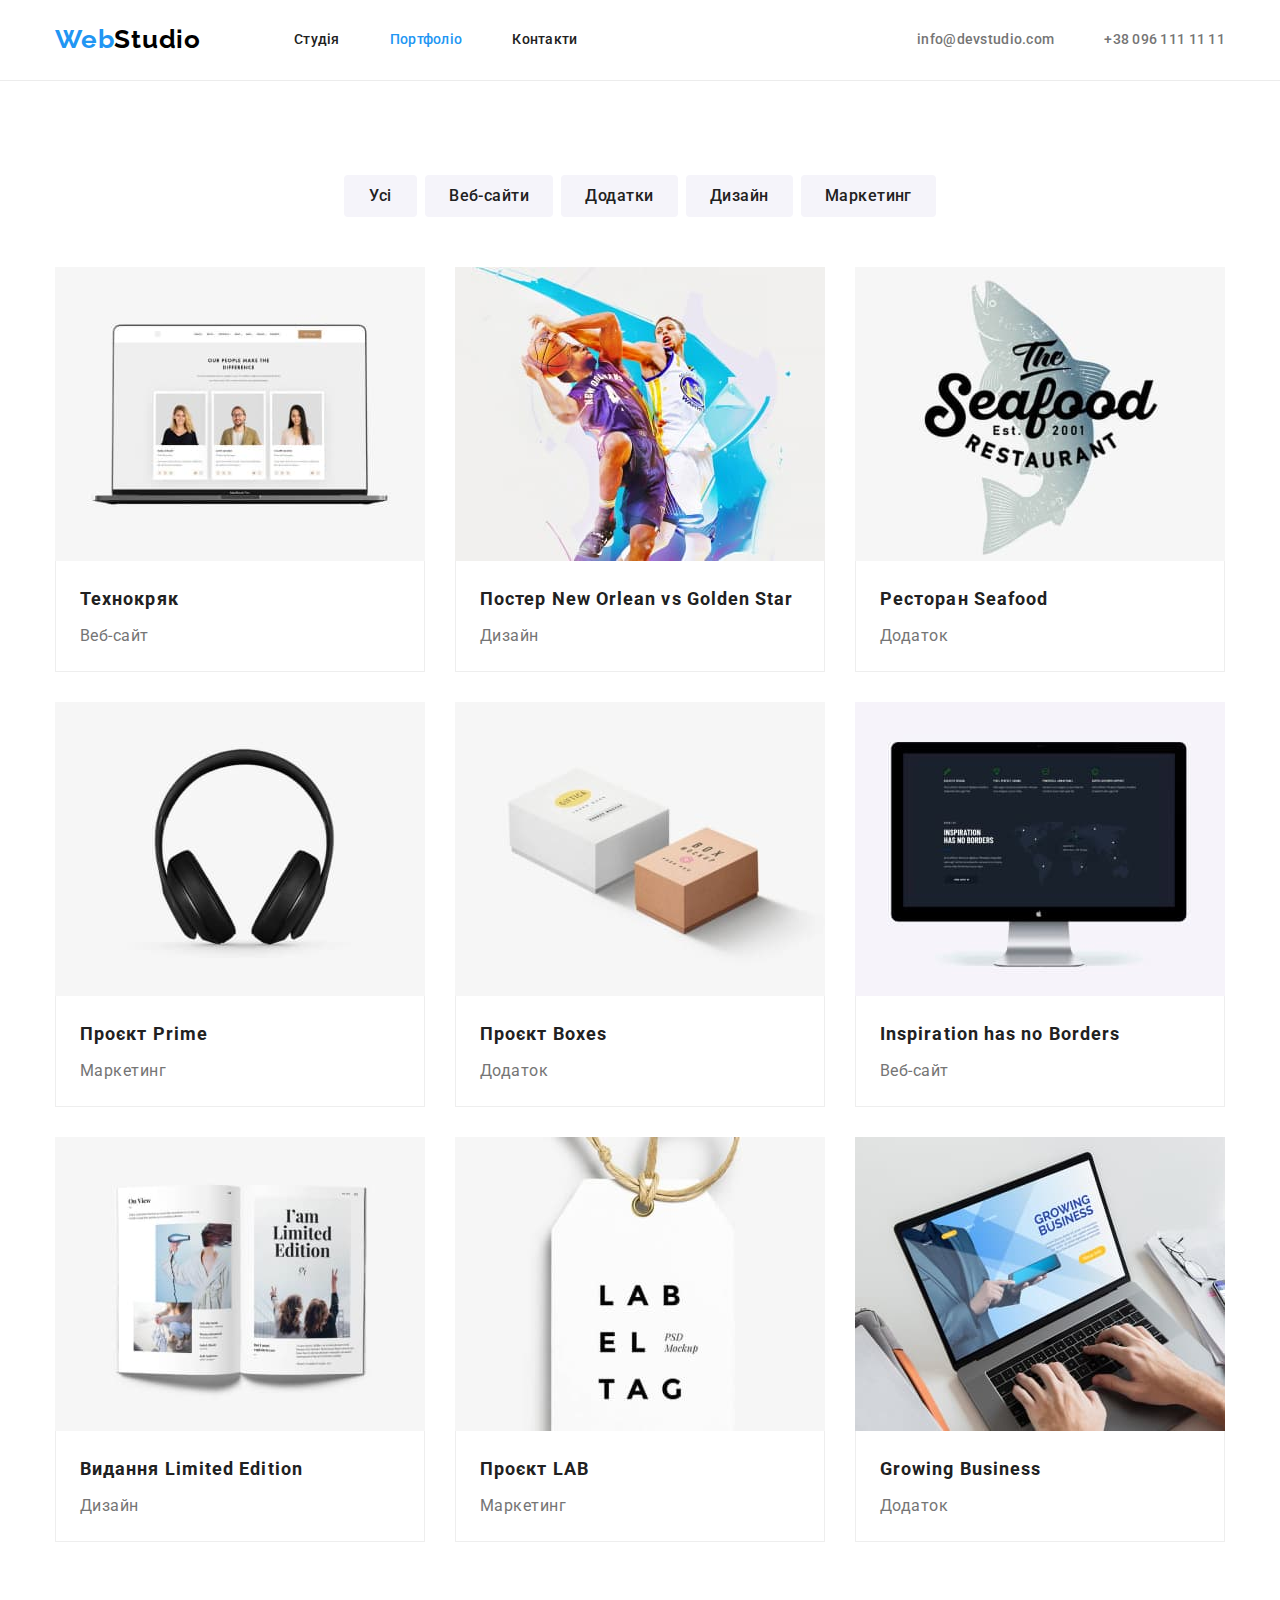
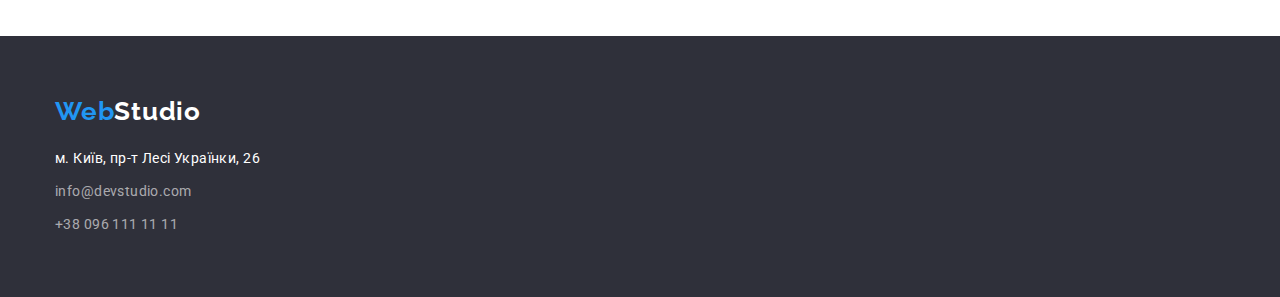
==== commit 4d68abd0: "end of hw 03/05" ====
--- a/portfolio.html
+++ b/portfolio.html
@@ -47,7 +47,7 @@
                     <ul class="photo-link flex-container">                        
                             <li class="flex-element">
                                 <a href="#" class="link">
-                                    <img src="images/Team.jpg" alt="Team" width=370>
+                                    <img class="img" src="images/Team.jpg" alt="Team" width=370>
                                     <div class="border">
                                         <h2 class="title-photo">Технокряк</h2>
                                         <p class="text-photo">Веб-сайт</p>
@@ -56,7 +56,7 @@
                             </li>        
                             <li class="flex-element">
                                 <a href="#" class="link">
-                                    <img src="images/nba.jpg" alt="nba" width=370>
+                                    <img class="img" src="images/nba.jpg" alt="nba" width=370>
                                     <div class="border">
                                         <h2 class="title-photo">Постер New Orlean vs Golden Star</h2>
                                         <p class="text-photo">Дизайн</p>
@@ -65,7 +65,7 @@
                             </li>                        
                             <li class="flex-element">
                                 <a href="#" class="link">
-                                    <img src="images/seafood.jpg" alt="seafood" width=370>
+                                    <img class="img" src="images/seafood.jpg" alt="seafood" width=370>
                                     <div class="border">
                                         <h2 class="title-photo">Ресторан Seafood</h2>
                                         <p class="text-photo">Додаток</p>
@@ -74,7 +74,7 @@
                             </li>                        
                             <li class="flex-element">
                                 <a href="#" class="link">
-                                    <img src="images/headphones.jpg" alt="headphones" width=370>
+                                    <img class="img" src="images/headphones.jpg" alt="headphones" width=370>
                                     <div class="border">
                                         <h2 class="title-photo">Проєкт Prime</h2>
                                         <p class="text-photo">Маркетинг</p>
@@ -83,7 +83,7 @@
                             </li>                        
                             <li class="flex-element">
                                 <a href="#" class="link">
-                                    <img src="images/boxes.jpg" alt="boxes" width=370>
+                                    <img class="img" src="images/boxes.jpg" alt="boxes" width=370>
                                     <div class="border">
                                         <h2 class="title-photo">Проєкт Boxes</h2>
                                         <p class="text-photo">Додаток</p>
@@ -92,7 +92,7 @@
                             </li>                        
                             <li class="flex-element">
                                 <a href="#" class="link">
-                                    <img src="images/monitor.jpg" alt="monitor" width=370>
+                                    <img class="img" src="images/monitor.jpg" alt="monitor" width=370>
                                     <div class="border">
                                         <h2 class="title-photo">Inspiration has no Borders</h2>
                                         <p class="text-photo">Веб-сайт</p>
@@ -101,7 +101,7 @@
                             </li>                        
                             <li class="flex-element">
                                 <a href="#" class="link">
-                                    <img src="images/book.jpg" alt="book" width=370>
+                                    <img class="img" src="images/book.jpg" alt="book" width=370>
                                     <div class="border">
                                         <h2 class="title-photo">Видання Limited Edition</h2>
                                         <p class="text-photo">Дизайн</p>
@@ -110,7 +110,7 @@
                             </li>                        
                             <li class="flex-element">
                                 <a href="#" class="link">
-                                    <img src="images/label.jpg" alt="label" width=370>
+                                    <img class="img" src="images/label.jpg" alt="label" width=370>
                                     <div class="border">
                                         <h2 class="title-photo">Проєкт LAB</h2>
                                         <p class="text-photo">Маркетинг</p>
@@ -119,7 +119,7 @@
                             </li>                        
                             <li class="flex-element">
                                 <a href="#" class="link">
-                                    <img src="images/new-laptop.jpg" alt="new laptop" width=370>
+                                    <img class="img" src="images/new-laptop.jpg" alt="new laptop" width=370>
                                     <div class="border">
                                         <h2 class="title-photo">Growing Business</h2>
                                         <p class="text-photo">Додаток</p>
--- a/css/styles.css
+++ b/css/styles.css
@@ -48,8 +48,7 @@
     width: 1200px;
     padding-left: 15px;
     padding-right: 15px;
-    margin: 0 auto;
-    outline: 2px solid tomato;
+    margin: 0 auto;    
 }
 
 .logo {
@@ -63,7 +62,6 @@
     padding-bottom: 25px;
     padding-top: 24px;
     display: flex;
-
 }
 
 .logo-down {
@@ -74,18 +72,15 @@
     line-height: 1.19;
     letter-spacing: 0.03em;
     text-decoration: none;
-
 }
 
 .logo-blue {
     color: var(--accent-color);
-
 }
 
 .navigate,
 .cont-top {    
     display: flex;
-
 }
 
 .navigate {
@@ -104,7 +99,6 @@
 
 .item:not(:last-child) {
     margin-right: 50px;
-
 }
 
 
@@ -118,7 +112,6 @@
     text-decoration: none;
     padding-top: 32px;
     padding-bottom: 32px;
-
 }
 
 .nav-link:hover,
@@ -154,7 +147,6 @@
     text-align: center;
     padding-top: 200px;
     padding-bottom: 200px;
-    outline: 2px solid tomato;
 }
 
 .title {
@@ -170,13 +162,14 @@
 .section {
     padding-top: 94px;
     padding-bottom: 94px;
-
 }
 
 .img {
     display: block;
     max-width: 100%;
-}
+    height: auto;
+}
+
 .prioritets {
     padding-top: 94px;
 }
@@ -259,8 +252,7 @@
 /* button */
 
 .button {
-    text-align: center;
-    display: inline-block;
+    text-align: center;    
     border-radius: 4px;
     color: var(--title-text-color);
     background-color: var(--second-background-color);
@@ -327,13 +319,11 @@
     text-decoration: none;
     font-size: 14px;
     line-height: 1.71;
-    letter-spacing: 0.03em;
-    
+    letter-spacing: 0.03em;    
 }
 
 .address {
-    margin-top: 20px;
-    
+    margin-top: 20px;    
 }
 
 .address-down {
@@ -389,18 +379,15 @@
     line-height: 1.88;
     letter-spacing: 0.03em;
     margin-top: 4px;
-    padding-bottom: 20px;
 }
 
 .photo-link {
     margin-top: 50px;
-
 }
 
 .flex-container {
     display: flex;
     flex-wrap: wrap;
-
 }
 
 .flex-element {
@@ -428,8 +415,8 @@
 }
 
 .flex-cont {    
-    display: flex;   
-    }
+    display: flex;
+}
 
 .size {
     width: 270px;
@@ -448,4 +435,3 @@
 .picture:nth-child(3n) {
     margin-right: 0;
 }
-
